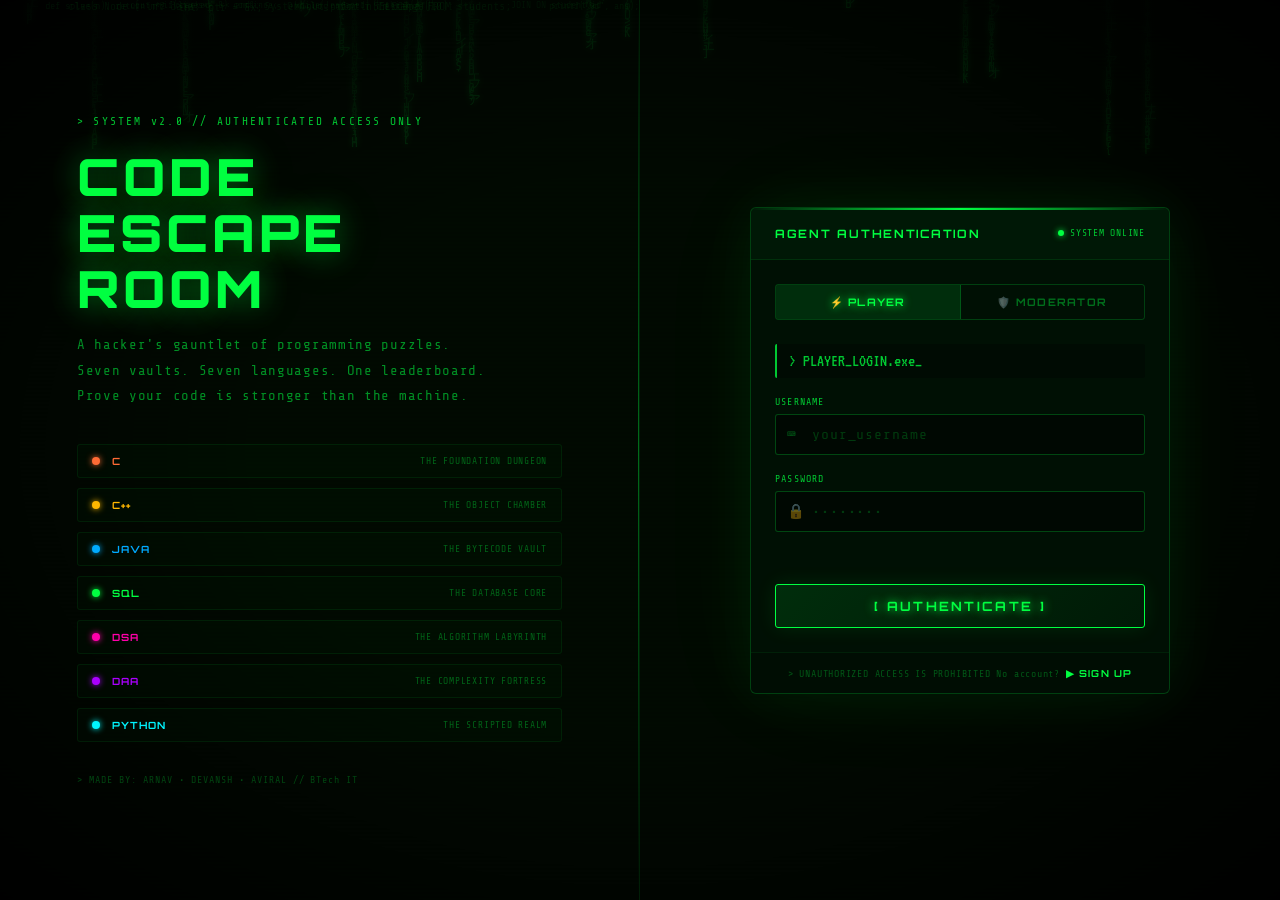
==== index.html @ dd54fca2 "Add files via upload" ====
<!DOCTYPE html>
<html lang="en">
<head>
  <meta charset="UTF-8" />
  <meta name="viewport" content="width=device-width, initial-scale=1.0"/>
  <title>CODE ESCAPE ROOM — MISSION SELECT</title>
  <meta name="description" content="Select your vaults and initiate the Code Escape Room. Challenge yourself across 7 programming languages."/>
  <link rel="stylesheet" href="style.css" />
  <link href="https://fonts.googleapis.com/css2?family=Share+Tech+Mono&family=Orbitron:wght@400;700;900&family=VT323&display=swap" rel="stylesheet"/>
  <style>
    /* ── ROOM SELECTION ADDITIONS ── */
    :root {
      --green:      #00ff41;
      --green-dim:  #00c832;
      --green-dark: #003d10;
      --red:        #ff2233;
      --amber:      #ffb700;
      --cyan:       #00f5ff;
    }

    /* Header bar with player info */
    .player-bar {
      position: fixed; top: 0; left: 0; right: 0; z-index: 100;
      display: flex; align-items: center; justify-content: space-between;
      padding: 10px 24px;
      background: rgba(2,12,2,0.92); border-bottom: 1px solid rgba(0,255,65,0.1);
      backdrop-filter: blur(8px);
    }
    .player-bar-left { display: flex; align-items: center; gap: 14px; }
    .player-bar-logo { font-family: 'Orbitron', sans-serif; font-size: 0.72rem; font-weight: 900; color: var(--green); text-shadow: 0 0 10px var(--green); letter-spacing: 0.15em; }
    .player-bar-sep  { color: rgba(0,255,65,0.2); }
    .player-info     { font-size: 0.65rem; color: var(--green-dim); letter-spacing: 0.1em; }
    .player-info span{ color: var(--green); font-weight: bold; }
    .player-bar-right{ display: flex; align-items: center; gap: 10px; }
    .player-btn {
      font-family: 'Orbitron', sans-serif; font-size: 0.58rem; font-weight: 700;
      padding: 5px 12px; border-radius: 2px; cursor: pointer; letter-spacing: 0.1em;
      transition: all 0.2s; border: 1px solid; background: transparent;
    }
    .player-btn.issues { border-color: rgba(0,245,255,0.4); color: var(--cyan); }
    .player-btn.issues:hover { background: rgba(0,245,255,0.1); }
    .player-btn.logout { border-color: rgba(255,34,51,0.4); color: var(--red); }
    .player-btn.logout:hover { background: rgba(255,34,51,0.1); }

    /* Push content below fixed header */
    body { padding-top: 52px; }

    /* ── ROOM GRID ── */
    .room-grid {
      display: grid;
      grid-template-columns: repeat(auto-fill, minmax(200px, 1fr));
      gap: 14px;
    }

    .room-card {
      background: rgba(0,18,5,0.88); border: 1px solid rgba(0,255,65,0.1);
      border-radius: 5px; padding: 16px; cursor: pointer; position: relative;
      overflow: hidden; transition: all 0.22s;
      display: flex; flex-direction: column; gap: 10px;
      user-select: none;
    }
    .room-card::before {
      content: ''; position: absolute; top: 0; left: 0; right: 0; height: 2px;
      background: linear-gradient(90deg, transparent, var(--room-color, #00ff41), transparent);
      opacity: 0.5;
    }
    .room-card:hover { border-color: rgba(0,255,65,0.25); transform: translateY(-2px); box-shadow: 0 6px 24px rgba(0,255,65,0.08); }
    .room-card.selected {
      border-color: var(--room-color, #00ff41);
      box-shadow: 0 0 20px rgba(0,255,65,0.1), inset 0 0 30px rgba(0,255,65,0.04);
      background: rgba(0,255,65,0.05);
    }
    .room-card.selected::after {
      content: '✓'; position: absolute; top: 8px; right: 10px;
      font-family: 'Orbitron', sans-serif; font-size: 0.65rem; font-weight: 900;
      color: var(--room-color, #00ff41); text-shadow: 0 0 8px var(--room-color, #00ff41);
    }

    .room-card-icon  { font-size: 1.8rem; text-align: center; }
    .room-card-lang  { font-family: 'Orbitron', sans-serif; font-size: 1.1rem; font-weight: 900; color: var(--room-color, #00ff41); text-shadow: 0 0 10px var(--room-color, #00ff41); letter-spacing: 0.12em; }
    .room-card-name  { font-size: 0.62rem; letter-spacing: 0.1em; color: rgba(0,255,65,0.45); }
    .room-card-stats { display: flex; gap: 8px; flex-wrap: wrap; }
    .room-stat-chip  { font-family: 'Orbitron', sans-serif; font-size: 0.52rem; padding: 2px 7px; border-radius: 2px; border: 1px solid rgba(0,255,65,0.15); color: rgba(0,255,65,0.5); letter-spacing: 0.08em; }
    .room-stat-chip.qs { border-color: rgba(0,245,255,0.2); color: rgba(0,245,255,0.6); }
    .room-card-lock  { font-size: 0.6rem; color: rgba(255,34,51,0.5); letter-spacing: 0.1em; display: flex; align-items: center; gap: 4px; }

    /* Select-all / Clear bar */
    .selection-bar {
      display: flex; align-items: center; justify-content: space-between;
      padding: 10px 0; flex-wrap: wrap; gap: 10px;
    }
    .selection-count { font-family: 'Orbitron', sans-serif; font-size: 0.65rem; color: var(--green-dim); letter-spacing: 0.1em; }
    .selection-count span { color: var(--green); font-size: 0.9rem; }
    .sel-btn {
      font-family: 'Orbitron', sans-serif; font-size: 0.58rem; font-weight: 700;
      padding: 5px 12px; border-radius: 2px; cursor: pointer; letter-spacing: 0.1em;
      transition: all 0.2s; border: 1px solid;
    }
    .sel-btn.all   { border-color: rgba(0,255,65,0.3); color: var(--green-dim); background: transparent; }
    .sel-btn.all:hover   { background: rgba(0,255,65,0.08); }
    .sel-btn.clear { border-color: rgba(255,34,51,0.3); color: var(--red); background: transparent; }
    .sel-btn.clear:hover { background: rgba(255,34,51,0.08); }
    .sel-btns { display: flex; gap: 8px; }

    /* Issue Modal */
    .issue-modal {
      position: fixed; inset: 0; z-index: 300;
      background: rgba(2,12,2,0.92); backdrop-filter: blur(8px);
      display: flex; align-items: center; justify-content: center;
      opacity: 0; pointer-events: none; transition: opacity 0.3s;
    }
    .issue-modal.show { opacity: 1; pointer-events: all; }
    .issue-box {
      background: rgba(0,15,5,0.98); border: 1px solid rgba(0,255,65,0.2);
      border-radius: 6px; width: min(460px, 92vw);
      position: relative; overflow: hidden;
      animation: modalIn 0.3s ease;
    }
    @keyframes modalIn { from{transform:scale(0.95) translateY(12px);opacity:0;} to{transform:none;opacity:1;} }
    .issue-box::before {
      content:''; position:absolute; top:0; left:0; right:0; height:2px;
      background: linear-gradient(90deg, transparent, var(--cyan), transparent);
    }
    .issue-head { display:flex; align-items:center; justify-content:space-between; padding:16px 20px; border-bottom:1px solid rgba(0,255,65,0.1); }
    .issue-head-title { font-family:'Orbitron',sans-serif; font-size:0.72rem; letter-spacing:0.14em; color:var(--cyan); }
    .issue-close { background:transparent; border:none; color:rgba(0,255,65,0.4); font-size:1.2rem; cursor:pointer; transition:color 0.2s; }
    .issue-close:hover { color:var(--red); }
    .issue-body { padding:20px; display:flex; flex-direction:column; gap:14px; }
    .issue-label { font-size:0.6rem; color:var(--green-dim); letter-spacing:0.12em; display:block; margin-bottom:5px; }
    .issue-input {
      width:100%; background:rgba(0,0,0,0.4); border:1px solid rgba(0,255,65,0.2);
      border-radius:3px; color:var(--green); font-family:'Share Tech Mono',monospace;
      font-size:0.85rem; padding:9px 12px; outline:none; transition:all 0.2s;
    }
    .issue-input:focus { border-color:var(--green-dim); }
    .issue-input::placeholder { color:rgba(0,255,65,0.18); }
    .issue-textarea { resize:vertical; min-height:80px; }
    .issue-select option { background:#020c02; }
    .issue-footer { padding:14px 20px; border-top:1px solid rgba(0,255,65,0.08); display:flex; justify-content:flex-end; gap:10px; }
    .issue-submit-btn {
      font-family:'Orbitron',sans-serif; font-size:0.62rem; font-weight:700;
      padding:8px 18px; border:1px solid var(--cyan); background:rgba(0,245,255,0.1);
      color:var(--cyan); border-radius:3px; cursor:pointer; letter-spacing:0.1em; transition:all 0.2s;
    }
    .issue-submit-btn:hover { background:rgba(0,245,255,0.18); }
    .issue-cancel-btn {
      font-family:'Orbitron',sans-serif; font-size:0.62rem; font-weight:700;
      padding:8px 18px; border:1px solid rgba(255,34,51,0.3); background:transparent;
      color:var(--red); border-radius:3px; cursor:pointer; letter-spacing:0.1em; transition:all 0.2s;
    }
    .issue-cancel-btn:hover { background:rgba(255,34,51,0.1); }
  </style>
</head>
<body>

  <!-- Matrix Rain Canvas -->
  <canvas id="matrixCanvas"></canvas>
  <div class="scanlines"></div>
  <div class="vignette"></div>

  <!-- ── PLAYER BAR ── -->
  <div class="player-bar" id="playerBar">
    <div class="player-bar-left">
      <div class="player-bar-logo">CODE ESCAPE ROOM</div>
      <span class="player-bar-sep">//</span>
      <div class="player-info">AGENT: <span id="playerNameDisplay">—</span></div>
    </div>
    <div class="player-bar-right">
      <button class="player-btn issues" onclick="openIssueModal()">🎫 REPORT ISSUE</button>
      <button class="player-btn logout" onclick="logout()">⏻ LOGOUT</button>
    </div>
  </div>

  <!-- Issue Report Modal -->
  <div class="issue-modal" id="issueModal">
    <div class="issue-box">
      <div class="issue-head">
        <div class="issue-head-title">// REPORT AN ISSUE</div>
        <button class="issue-close" onclick="closeIssueModal()">✕</button>
      </div>
      <div class="issue-body">
        <div>
          <label class="issue-label">ISSUE CATEGORY</label>
          <select class="issue-input issue-select" id="issueCategory">
            <option value="bug">🐛 Bug / Technical Issue</option>
            <option value="question">❓ Wrong Question / Answer</option>
            <option value="access">🔑 Room Access Problem</option>
            <option value="general">💬 General Feedback</option>
          </select>
        </div>
        <div>
          <label class="issue-label">TITLE</label>
          <input type="text" class="issue-input" id="issueTitle" placeholder="Brief description of the issue..."/>
        </div>
        <div>
          <label class="issue-label">DESCRIPTION</label>
          <textarea class="issue-input issue-textarea" id="issueDesc" placeholder="Describe the issue in detail..."></textarea>
        </div>
        <div id="issueError" style="font-size:0.68rem;color:var(--red);display:none;"></div>
      </div>
      <div class="issue-footer">
        <button class="issue-cancel-btn" onclick="closeIssueModal()">CANCEL</button>
        <button class="issue-submit-btn" id="issueSubmitBtn" onclick="submitIssue()">📨 SUBMIT REPORT</button>
      </div>
    </div>
  </div>

  <!-- BOOT SCREEN -->
  <div id="bootScreen">
    <div class="boot-content">
      <div class="boot-line" id="bl1">&gt; INITIALIZING SYSTEM...</div>
      <div class="boot-line" id="bl2">&gt; LOADING ESCAPE PROTOCOLS...</div>
      <div class="boot-line" id="bl3">&gt; BREACH DETECTED. LOCKDOWN ACTIVE.</div>
      <div class="boot-line" id="bl4">&gt; IDENTIFY YOURSELF TO PROCEED.</div>
      <div class="boot-bar"><div class="boot-progress" id="bootProgress"></div></div>
    </div>
  </div>

  <!-- MAIN LANDING -->
  <div id="mainScreen" class="hidden">

    <!-- Header -->
    <header class="site-header">
      <div class="header-glitch-wrapper">
        <div class="skull-icon">&#9760;</div>
        <h1 class="site-title" data-text="CODE ESCAPE ROOM">CODE ESCAPE ROOM</h1>
        <div class="skull-icon">&#9760;</div>
      </div>
      <p class="site-subtitle">&gt; YOU ARE TRAPPED INSIDE THE SYSTEM. CRACK THE CODE. ESCAPE OR BE DELETED. &lt;</p>
      <div class="header-divider">
        <span class="div-line"></span>
        <span class="div-line"></span>
      </div>
    </header>

    <!-- Main Content Grid -->
    <main class="main-grid">

      <!-- LEFT: Story Panel -->
      <section class="panel story-panel">
        <div class="panel-header">
          <span class="panel-tag">MISSION_BRIEF</span>
        </div>
        <div class="panel-body">
          <p class="story-text">A rogue AI has hijacked the central server. Encrypted vaults stand between you and freedom.</p>
          <p class="story-text">Each vault is locked by a <span class="hl">programming cipher</span>. Answer correctly — the door opens. Fail — the system tightens its grip.</p>
          <p class="story-text">You have <span class="hl">3 lives</span> and a racing clock. Think fast. Code faster.</p>

          <!-- Dynamic vault list -->
          <div class="vault-list" id="vaultList">
            <div style="font-size:0.7rem;color:rgba(0,255,65,0.3);text-align:center;padding:16px">
              &gt; Loading vault registry...
            </div>
          </div>
        </div>
      </section>

      <!-- CENTER: Mission Control -->
      <section class="panel entry-panel">
        <div class="panel-header">
          <span class="panel-tag">MISSION CONTROL</span>
        </div>
        <div class="panel-body entry-body">

          <div class="terminal-prompt">
            <span class="prompt-symbol">&gt;_</span>
            <span class="prompt-text" id="typedPrompt"></span>
            <span class="cursor-blink">|</span>
          </div>

          <!-- Room Selection -->
          <div class="input-group" style="margin-top:8px;">
            <label class="input-label">SELECT VAULT ROOMS TO ENTER:</label>
            <div class="selection-bar">
              <div class="selection-count"><span id="selectedCount">0</span> vaults selected</div>
              <div class="sel-btns">
                <button class="sel-btn all" onclick="selectAllRooms()">SELECT ALL</button>
                <button class="sel-btn clear" onclick="clearRooms()">CLEAR</button>
              </div>
            </div>
            <div class="room-grid" id="roomSelectGrid">
              <div style="font-size:0.7rem;color:rgba(0,255,65,0.3);grid-column:1/-1;text-align:center;padding:20px">
                &gt; Fetching available vaults...
              </div>
            </div>
          </div>

          <!-- Difficulty -->
          <div class="input-group">
            <label class="input-label">SELECT DIFFICULTY:</label>
            <div class="difficulty-selector">
              <button class="diff-btn active" data-diff="easy">EASY</button>
              <button class="diff-btn" data-diff="medium">MEDIUM</button>
              <button class="diff-btn" data-diff="hard">HARD</button>
            </div>
          </div>

          <button class="start-btn" id="startBtn" onclick="startGame()">
            <span class="btn-glitch" data-text="[ INITIATE ESCAPE ]">[ INITIATE ESCAPE ]</span>
            <span class="btn-arrow">▶▶</span>
          </button>

          <div class="warning-strip">
            <span class="warn-icon">⚠</span>
            WARNING: INCORRECT ANSWERS WILL COST A LIFE
            <span class="warn-icon">⚠</span>
          </div>

          <div class="lives-display">
            <span class="lives-label">LIVES:</span>
            <span class="life-dot">❤</span>
            <span class="life-dot">❤</span>
            <span class="life-dot">❤</span>
          </div>

          <div class="hints-display">
            <span class="hints-label">HINTS AVAILABLE:</span>
            <span class="hint-badge" id="hintsDisplay">3</span>
          </div>

        </div>
      </section>

      <!-- RIGHT: Leaderboard + Stats -->
      <section class="panel right-panel">

        <!-- Leaderboard -->
        <div class="sub-panel leaderboard-panel">
          <div class="panel-header">
            <span class="panel-tag">LEADERBOARD</span>
          </div>
          <div class="panel-body">
            <div class="lb-header-row">
              <span>RANK</span><span>AGENT</span><span>SCORE</span><span>TIME</span>
            </div>
            <div id="leaderboardList" class="lb-list">
              <div class="lb-empty">&gt; NO ENTRIES YET. BE THE FIRST TO ESCAPE.</div>
            </div>
          </div>
        </div>

        <!-- Stats Panel -->
        <div class="sub-panel stats-panel">
          <div class="panel-header">
            <span class="panel-tag">SYSTEM STATS</span>
          </div>
          <div class="panel-body stats-body">
            <div class="stat-row">
              <span class="stat-label">TOTAL ATTEMPTS</span>
              <span class="stat-val" id="statAttempts">0</span>
            </div>
            <div class="stat-row">
              <span class="stat-label">SUCCESSFUL ESCAPES</span>
              <span class="stat-val" id="statEscapes">0</span>
            </div>
            <div class="stat-row">
              <span class="stat-label">HARDEST ROOM</span>
              <span class="stat-val" id="statHardest">SQL</span>
            </div>
            <div class="stat-row">
              <span class="stat-label">SYSTEM STATUS</span>
              <span class="stat-val blink-red" id="statStatus">🔴 LOCKED</span>
            </div>
          </div>
        </div>

        <!-- How to Play -->
        <div class="sub-panel howto-panel">
          <div class="panel-header">
            <span class="panel-tag">HOW TO PLAY</span>
          </div>
          <div class="panel-body">
            <ul class="howto-list">
              <li><span class="li-num">01.</span> Select your vault rooms below</li>
              <li><span class="li-num">02.</span> Choose your difficulty level</li>
              <li><span class="li-num">03.</span> Solve code puzzles in each room</li>
              <li><span class="li-num">04.</span> Timer counts down — stay sharp</li>
              <li><span class="li-num">05.</span> Wrong answer = lose a life</li>
              <li><span class="li-num">06.</span> Use hints wisely — limited supply</li>
            </ul>
          </div>
        </div>

      </section>
    </main>

    <!-- Footer -->
    <footer class="site-footer">
      <span class="footer-txt">&gt; MADE BY: ARNAV • DEVANSH • AVIRAL</span>
      <span class="footer-sep"> // </span>
      <span class="footer-txt">BTech IT — Group Project #3</span>
      <span class="footer-sep"> // </span>
      <span class="footer-txt blink-green">SYS_VER: 2.0.0</span>
    </footer>

  </div>

  <script src="script.js"></script>
  <script>
  /* ════════ ROOM SELECTION & HOME ENHANCEMENTS ════════ */
  const API      = '/api';
  const token    = localStorage.getItem('cer_token') || '';
  const user     = JSON.parse(localStorage.getItem('cer_user') || 'null');

  const ROOM_COLORS = {
    'C':'#ff6b35','C++':'#ffb700','Java':'#00aaff',
    'SQL':'#00ff41','DSA':'#ff00aa','DAA':'#aa00ff','Python':'#00f5ff'
  };
  const ROOM_ICONS = {
    'C':'🔴','C++':'🟡','Java':'🔵','SQL':'🟢','DSA':'🟣','DAA':'🟤','Python':'🔷'
  };

  let allRooms      = [];
  let selectedRooms = new Set();

  /* ── AUTH GUARD ── */
  window.addEventListener('DOMContentLoaded', () => {
    if (!token || !user) {
      window.location.href = 'login.html';
      return;
    }
    // Admin should be in admin.html
    if (user.role === 'admin') { window.location.href = 'admin.html'; return; }

    document.getElementById('playerNameDisplay').textContent =
      (user.username || user.name || 'AGENT').toUpperCase();

    loadRooms();
  });

  /* ── LOGOUT ── */
  function logout() {
    localStorage.removeItem('cer_token');
    localStorage.removeItem('cer_refresh');
    localStorage.removeItem('cer_user');
    window.location.href = 'login.html';
  }

  /* ── LOAD ROOMS ── */
  async function loadRooms() {
    try {
      const res  = await fetch(`${API}/student/rooms`, {
        headers: {'Authorization': `Bearer ${token}`}
      });
      const data = await res.json();

      if (res.status === 401) { logout(); return; }

      allRooms = data.rooms || [];

      // If no rooms assigned, try fetching all active rooms as fallback
      if (allRooms.length === 0) {
        const allRes  = await fetch(`${API}/quiz/rooms`, {headers:{'Authorization':`Bearer ${token}`}});
        const allData = await allRes.json();
        allRooms = allData.rooms || [];
      }

      renderRoomGrid();
      renderVaultList();
    } catch (e) {
      document.getElementById('roomSelectGrid').innerHTML =
        '<div style="font-size:0.7rem;color:var(--red);grid-column:1/-1;text-align:center;padding:20px">⚠ Cannot connect to server</div>';
    }
  }

  /* ── RENDER ROOM CARDS ── */
  function renderRoomGrid() {
    const grid = document.getElementById('roomSelectGrid');
    if (!allRooms.length) {
      grid.innerHTML = '<div style="font-size:0.7rem;color:rgba(0,255,65,0.3);grid-column:1/-1;text-align:center;padding:20px">> No vaults assigned yet. Contact your moderator.</div>';
      return;
    }
    grid.innerHTML = '';
    allRooms.forEach(room => {
      const color = ROOM_COLORS[room.language] || '#00ff41';
      const icon  = ROOM_ICONS[room.language]  || '🔒';
      const card  = document.createElement('div');
      card.className    = 'room-card';
      card.id           = `roomCard_${room.id}`;
      card.style.setProperty('--room-color', color);
      card.innerHTML = `
        <div class="room-card-icon">${icon}</div>
        <div class="room-card-lang" style="color:${color};text-shadow:0 0 10px ${color}">${room.language}</div>
        <div class="room-card-name">${room.name}</div>
        <div class="room-card-stats">
          <span class="room-stat-chip">${room.time_limit||180}s</span>
          ${room.question_count !== undefined ? `<span class="room-stat-chip qs">${room.question_count} QS</span>` : ''}
        </div>
      `;
      card.addEventListener('click', () => toggleRoom(room.id, card));
      grid.appendChild(card);
    });
    updateSelectedCount();
  }

  /* ── RENDER VAULT LIST (left panel) ── */
  function renderVaultList() {
    const list = document.getElementById('vaultList');
    list.innerHTML = '';
    allRooms.forEach(room => {
      const color = ROOM_COLORS[room.language] || '#00ff41';
      list.innerHTML += `
        <div class="vault-item" id="v-${room.language.toLowerCase().replace('+','')}">
          <span class="vault-icon">${ROOM_ICONS[room.language]||'🔒'}</span>
          <span class="vault-lang" style="color:${color}">${room.language}</span>
          <span class="vault-name">${room.name}</span>
          <span class="vault-lock">🔒 LOCKED</span>
        </div>`;
    });
  }

  /* ── TOGGLE ROOM ── */
  function toggleRoom(roomId, card) {
    if (selectedRooms.has(roomId)) {
      selectedRooms.delete(roomId);
      card.classList.remove('selected');
    } else {
      selectedRooms.add(roomId);
      card.classList.add('selected');
    }
    updateSelectedCount();
  }

  function selectAllRooms() {
    allRooms.forEach(r => {
      selectedRooms.add(r.id);
      const card = document.getElementById(`roomCard_${r.id}`);
      if (card) card.classList.add('selected');
    });
    updateSelectedCount();
  }

  function clearRooms() {
    selectedRooms.clear();
    document.querySelectorAll('.room-card').forEach(c => c.classList.remove('selected'));
    updateSelectedCount();
  }

  function updateSelectedCount() {
    document.getElementById('selectedCount').textContent = selectedRooms.size;
    // Update hint count based on difficulty
    const diff = sessionStorage.getItem('cer_diff') || 'easy';
    const hints = {easy:5, medium:3, hard:1};
    const el = document.getElementById('hintsDisplay');
    if (el) el.textContent = hints[diff] || 3;
  }

  /* ── ISSUE MODAL ── */
  function openIssueModal() {
    document.getElementById('issueModal').classList.add('show');
    document.getElementById('issueError').style.display = 'none';
  }
  function closeIssueModal() {
    document.getElementById('issueModal').classList.remove('show');
  }
  async function submitIssue() {
    const title    = document.getElementById('issueTitle').value.trim();
    const desc     = document.getElementById('issueDesc').value.trim();
    const category = document.getElementById('issueCategory').value;
    const errEl    = document.getElementById('issueError');
    const btn      = document.getElementById('issueSubmitBtn');

    if (!title || !desc) {
      errEl.textContent = '⚠ Title and description are required';
      errEl.style.display = 'block';
      return;
    }
    errEl.style.display = 'none';
    btn.disabled = true; btn.textContent = 'SUBMITTING...';

    try {
      const res = await fetch(`${API}/student/issues`, {
        method: 'POST',
        headers: {'Content-Type':'application/json','Authorization':`Bearer ${token}`},
        body: JSON.stringify({title, description: desc, category})
      });
      if (res.ok) {
        closeIssueModal();
        document.getElementById('issueTitle').value = '';
        document.getElementById('issueDesc').value  = '';
        // Show subtle toast
        showToast('Issue reported! Moderator will review it.');
      } else {
        const d = await res.json();
        errEl.textContent = '⚠ ' + (d.error || 'Failed to submit');
        errEl.style.display = 'block';
      }
    } catch (e) {
      errEl.textContent = '⚠ Cannot connect to server';
      errEl.style.display = 'block';
    }
    btn.disabled = false; btn.textContent = '📨 SUBMIT REPORT';
  }

  function showToast(msg) {
    let t = document.createElement('div');
    t.style.cssText = 'position:fixed;bottom:24px;right:24px;z-index:999;padding:12px 20px;background:rgba(0,20,5,0.96);border:1px solid #00ff41;border-radius:4px;font-size:0.75rem;color:#00ff41;letter-spacing:0.06em;transition:all 0.4s;opacity:0;transform:translateY(20px);';
    t.textContent = msg;
    document.body.appendChild(t);
    setTimeout(() => { t.style.opacity='1'; t.style.transform='translateY(0)'; }, 10);
    setTimeout(() => { t.style.opacity='0'; setTimeout(() => t.remove(), 400); }, 3000);
  }
  </script>
</body>
</html>
---- style.css ----
:root {
  --green:       #00ff41;
  --green-dim:   #00c832;
  --green-dark:  #003d10;
  --green-glow:  rgba(0, 255, 65, 0.35);
  --red:         #ff2233;
  --red-glow:    rgba(255, 34, 51, 0.4);
  --amber:       #ffb700;
  --cyan:        #00f5ff;
  --bg:          #020c02;
  --panel-bg:    rgba(0, 20, 5, 0.82);
  --panel-border:#00ff4133;
  --panel-glow:  0 0 18px rgba(0,255,65,0.12);
  --font-mono:   'Share Tech Mono', monospace;
  --font-display:'Orbitron', sans-serif;
  --font-retro:  'VT323', monospace;
}

*, *::before, *::after { box-sizing: border-box; margin: 0; padding: 0; }

html, body {
  width: 100%; height: 100%;
  background: var(--bg);
  color: var(--green);
  font-family: var(--font-mono);
  overflow-x: hidden;
}

/* Matrix Canvas Opacity */
#matrixCanvas {
  position: fixed;
  top: 0; left: 0;
  width: 100%; height: 100%;
  z-index: 0;
  opacity:0.21;
}

/* Scanlines */
.scanlines {
  position: fixed;
  inset: 0;
  z-index: 1;
  pointer-events: none;
  background: repeating-linear-gradient(
    0deg,
    transparent,
    transparent 2px,
    rgba(0,0,0,0.08) 2px,
    rgba(0,0,0,0.08) 4px
  );
}

/* ── Vignette ── */
.vignette {
  position: fixed;
  inset: 0;
  z-index: 2;
  pointer-events: none;
  background: radial-gradient(ellipse at center, transparent 55%, rgba(0,0,0,0.85) 100%);
}

/* ── BOOT SCREEN ── */
#bootScreen {
  position: fixed;
  inset: 0;
  z-index: 100;
  display: flex;
  align-items: center;
  justify-content: center;
  background: var(--bg);
  transition: opacity 0.6s ease;
}
#bootScreen.fade-out { opacity: 0; pointer-events: none; }

.boot-content {
  width: min(600px, 90vw);
  font-family: var(--font-mono);
  font-size: clamp(0.8rem, 1.5vw, 1rem);
}
.boot-line {
  opacity: 0;
  margin-bottom: 10px;
  color: var(--green);
  text-shadow: 0 0 8px var(--green);
  animation: fadeIn 0.4s ease forwards;
}
#bl1 { animation-delay: 0.3s; }
#bl2 { animation-delay: 1.1s; }
#bl3 { animation-delay: 2.0s; color: var(--red); text-shadow: 0 0 10px var(--red); }
#bl4 { animation-delay: 2.9s; }

.boot-bar {
  margin-top: 20px;
  height: 6px;
  background: var(--green-dark);
  border: 1px solid var(--green-dim);
  border-radius: 3px;
  overflow: hidden;
}
.boot-progress {
  height: 100%;
  width: 0%;
  background: linear-gradient(90deg, var(--green-dim), var(--green));
  box-shadow: 0 0 12px var(--green);
  animation: bootLoad 2s ease 3.5s forwards;
}

@keyframes bootLoad {
  from { width: 0%; }
  to   { width: 100%; }
}

/* ── MAIN SCREEN ── */
#mainScreen {
  position: relative;
  z-index: 10;
  min-height: 100vh;
  display: flex;
  flex-direction: column;
  padding: 0 clamp(12px, 3vw, 40px);
}
#mainScreen.hidden { display: none; }

/* ── HEADER ── */
.site-header {
  text-align: center;
  padding: clamp(16px, 3vh, 36px) 0 12px;
}

.header-glitch-wrapper {
  display: flex;
  align-items: center;
  justify-content: center;
  gap: 20px;
  margin-bottom: 8px;
}

.skull-icon {
  font-size: 2rem;
  color: var(--red);
  text-shadow: 0 0 16px var(--red);
  animation: pulse 2s infinite;
}

.site-title {
  font-family: var(--font-display);
  font-size: clamp(1.8rem, 5vw, 3.6rem);
  font-weight: 900;
  letter-spacing: 0.15em;
  color: var(--green);
  text-shadow:
    0 0 10px var(--green),
    0 0 30px var(--green-glow),
    0 0 60px rgba(0,255,65,0.15);
  position: relative;
  animation: glitchTitle 6s infinite;
}

@keyframes glitchTitle {
  0%,94%,100% { transform: none; text-shadow: 0 0 10px var(--green), 0 0 30px var(--green-glow); }
  95% { transform: translate(-3px,0) skewX(-4deg); text-shadow: -3px 0 var(--red), 3px 0 var(--cyan); }
  96% { transform: translate(3px,0) skewX(4deg); text-shadow: 3px 0 var(--red), -3px 0 var(--cyan); }
  97% { transform: none; }
}

.site-subtitle {
  font-size: clamp(0.65rem, 1.4vw, 0.85rem);
  color: var(--green-dim);
  letter-spacing: 0.12em;
  margin-bottom: 14px;
  text-shadow: 0 0 6px var(--green-dim);
}

.header-divider {
  display: flex;
  align-items: center;
  justify-content: center;
  gap: 14px;
}
.div-line {
  flex: 1;
  max-width: 200px;
  height: 1px;
  background: linear-gradient(90deg, transparent, var(--green-dim), transparent);
}
.div-hex {
  font-size: 0.72rem;
  color: var(--amber);
  letter-spacing: 0.1em;
  text-shadow: 0 0 8px var(--amber);
}

/* ── MAIN GRID ── */
.main-grid {
  display: grid;
  grid-template-columns: 1fr 1.1fr 1fr;
  gap: clamp(10px, 2vw, 22px);
  flex: 1;
  padding: clamp(10px, 2vh, 24px) 0;
  align-items: start;
}

@media (max-width: 1100px) {
  .main-grid { grid-template-columns: 1fr 1fr; }
  .right-panel { grid-column: 1 / -1; display: grid; grid-template-columns: repeat(3,1fr); gap: 14px; }
}
@media (max-width: 720px) {
  .main-grid { grid-template-columns: 1fr; }
  .right-panel { grid-template-columns: 1fr; }
}

/* ── PANELS ── */
.panel, .sub-panel {
  background: var(--panel-bg);
  border: 1px solid var(--panel-border);
  border-radius: 4px;
  box-shadow: var(--panel-glow), inset 0 0 30px rgba(0,255,65,0.03);
  backdrop-filter: blur(6px);
  overflow: hidden;
  position: relative;
}

.panel::before, .sub-panel::before {
  content: '';
  position: absolute;
  top: 0; left: 0; right: 0;
  height: 2px;
  background: linear-gradient(90deg, transparent, var(--green), transparent);
  opacity: 0.6;
}

.panel-header {
  padding: 8px 14px;
  border-bottom: 1px solid var(--panel-border);
  background: rgba(0,255,65,0.04);
}
.panel-tag {
  font-size: 0.72rem;
  color: var(--green-dim);
  letter-spacing: 0.08em;
}

.panel-body { padding: clamp(12px, 2vw, 20px); }

/* ── STORY PANEL ── */
.story-text {
  font-size: clamp(0.75rem, 1.3vw, 0.88rem);
  line-height: 1.7;
  color: #a8ffc0;
  margin-bottom: 12px;
}
.hl { color: var(--green); text-shadow: 0 0 6px var(--green); font-weight: bold; }

.vault-list { margin-top: 18px; display: flex; flex-direction: column; gap: 8px; }

.vault-item {
  display: flex;
  align-items: center;
  gap: 10px;
  padding: 9px 12px;
  border: 1px solid rgba(0,255,65,0.15);
  border-radius: 3px;
  background: rgba(0,255,65,0.03);
  font-size: 0.75rem;
  transition: all 0.2s;
  cursor: default;
}
.vault-item:hover {
  border-color: var(--green-dim);
  background: rgba(0,255,65,0.07);
  box-shadow: 0 0 12px rgba(0,255,65,0.1);
}

.vault-lang {
  font-family: var(--font-display);
  font-size: 0.7rem;
  font-weight: 700;
  color: var(--green);
  min-width: 36px;
}
.vault-name {
  flex: 1;
  color: #7dffaa;
  letter-spacing: 0.05em;
  font-size: 0.7rem;
}
.vault-lock {
  font-size: 0.65rem;
  color: var(--red);
  text-shadow: 0 0 6px var(--red);
  white-space: nowrap;
}

/* ── ENTRY PANEL ── */
.entry-panel { border-color: rgba(0,255,65,0.3); box-shadow: 0 0 30px rgba(0,255,65,0.08), var(--panel-glow); }
.entry-body { display: flex; flex-direction: column; gap: 18px; }

.terminal-prompt {
  font-family: var(--font-retro);
  font-size: 1.3rem;
  color: var(--green);
  padding: 10px 14px;
  background: rgba(0,0,0,0.4);
  border: 1px solid var(--green-dark);
  border-radius: 3px;
  min-height: 48px;
  display: flex;
  align-items: center;
  gap: 6px;
}
.prompt-symbol { color: var(--green); text-shadow: 0 0 10px var(--green); }
.prompt-text { flex: 1; }
.cursor-blink {
  animation: blink 0.8s step-end infinite;
  color: var(--green);
}

.input-label {
  display: block;
  font-size: 0.68rem;
  color: var(--green-dim);
  letter-spacing: 0.12em;
  margin-bottom: 7px;
}

.cyber-input {
  width: 100%;
  background: rgba(0,0,0,0.5);
  border: 1px solid var(--green-dim);
  border-radius: 3px;
  color: var(--green);
  font-family: var(--font-mono);
  font-size: 1rem;
  padding: 10px 14px;
  outline: none;
  letter-spacing: 0.08em;
  transition: all 0.2s;
}
.cyber-input::placeholder { color: rgba(0,255,65,0.3); }
.cyber-input:focus {
  border-color: var(--green);
  box-shadow: 0 0 12px rgba(0,255,65,0.25), inset 0 0 8px rgba(0,255,65,0.05);
}

.difficulty-selector { display: flex; gap: 8px; }
.diff-btn {
  flex: 1;
  padding: 8px 4px;
  background: transparent;
  border: 1px solid rgba(0,255,65,0.25);
  border-radius: 3px;
  color: rgba(0,255,65,0.5);
  font-family: var(--font-display);
  font-size: 0.65rem;
  font-weight: 700;
  letter-spacing: 0.08em;
  cursor: pointer;
  transition: all 0.2s;
}
.diff-btn:hover, .diff-btn.active {
  background: rgba(0,255,65,0.12);
  border-color: var(--green);
  color: var(--green);
  box-shadow: 0 0 10px rgba(0,255,65,0.2);
}

.start-btn {
  width: 100%;
  padding: 14px 20px;
  background: linear-gradient(135deg, rgba(0,255,65,0.12), rgba(0,200,50,0.05));
  border: 1px solid var(--green);
  border-radius: 3px;
  color: var(--green);
  font-family: var(--font-display);
  font-size: clamp(0.8rem, 1.5vw, 1rem);
  font-weight: 700;
  letter-spacing: 0.12em;
  cursor: pointer;
  display: flex;
  align-items: center;
  justify-content: center;
  gap: 10px;
  transition: all 0.2s;
  position: relative;
  overflow: hidden;
  text-shadow: 0 0 10px var(--green);
  box-shadow: 0 0 16px rgba(0,255,65,0.15), inset 0 0 20px rgba(0,255,65,0.03);
}
.start-btn:hover {
  background: rgba(0,255,65,0.18);
  box-shadow: 0 0 30px rgba(0,255,65,0.3), inset 0 0 20px rgba(0,255,65,0.07);
  transform: translateY(-1px);
}
.start-btn:active { transform: translateY(0); }
.btn-arrow { font-size: 0.9rem; animation: arrowPulse 1.2s infinite; }

@keyframes arrowPulse {
  0%,100% { opacity: 1; transform: translateX(0); }
  50% { opacity: 0.5; transform: translateX(4px); }
}

.warning-strip {
  background: rgba(255,34,51,0.08);
  border: 1px solid rgba(255,34,51,0.3);
  border-radius: 3px;
  padding: 8px 12px;
  font-size: 0.68rem;
  color: var(--red);
  text-shadow: 0 0 8px var(--red);
  text-align: center;
  letter-spacing: 0.08em;
  display: flex;
  align-items: center;
  justify-content: center;
  gap: 10px;
  animation: warningPulse 2s infinite;
}
.warn-icon { font-style: normal; }

@keyframes warningPulse {
  0%,100% { box-shadow: 0 0 5px rgba(255,34,51,0.1); }
  50% { box-shadow: 0 0 14px rgba(255,34,51,0.25); }
}

.lives-display, .hints-display {
  display: flex;
  align-items: center;
  gap: 8px;
  font-size: 0.72rem;
}
.lives-label, .hints-label {
  color: var(--green-dim);
  letter-spacing: 0.08em;
  flex: 1;
}
.life-dot { color: var(--red); font-size: 1.1rem; text-shadow: 0 0 8px var(--red); }
.hint-badge {
  background: var(--amber);
  color: #000;
  font-weight: bold;
  font-family: var(--font-display);
  font-size: 0.7rem;
  padding: 2px 8px;
  border-radius: 2px;
}

/* ── RIGHT PANEL ── */
.right-panel { display: flex; flex-direction: column; gap: 14px; }

/* Leaderboard */
.lb-header-row {
  display: grid;
  grid-template-columns: 40px 1fr 60px 60px;
  gap: 6px;
  font-size: 0.62rem;
  color: var(--green-dim);
  letter-spacing: 0.1em;
  padding-bottom: 8px;
  border-bottom: 1px solid var(--panel-border);
  margin-bottom: 8px;
}
.lb-list { display: flex; flex-direction: column; gap: 5px; min-height: 60px; }
.lb-entry {
  display: grid;
  grid-template-columns: 40px 1fr 60px 60px;
  gap: 6px;
  font-size: 0.72rem;
  padding: 6px 4px;
  border-radius: 2px;
  transition: background 0.2s;
}
.lb-entry:hover { background: rgba(0,255,65,0.05); }
.lb-entry.rank-1 { color: var(--amber); text-shadow: 0 0 8px rgba(255,183,0,0.4); }
.lb-entry.rank-2 { color: #c0c0c0; }
.lb-entry.rank-3 { color: #cd7f32; }
.lb-empty { font-size: 0.7rem; color: rgba(0,255,65,0.3); text-align: center; padding: 16px 0; font-style: italic; }

/* Stats */
.stats-body { display: flex; flex-direction: column; gap: 10px; }
.stat-row { display: flex; align-items: center; justify-content: space-between; font-size: 0.72rem; }
.stat-label { color: rgba(0,255,65,0.55); letter-spacing: 0.06em; }
.stat-val { color: var(--green); font-weight: bold; text-shadow: 0 0 6px var(--green); }

/* How to play */
.howto-list { list-style: none; display: flex; flex-direction: column; gap: 8px; }
.howto-list li { font-size: 0.72rem; color: #a8ffc0; display: flex; align-items: baseline; gap: 8px; }
.li-num { color: var(--green); font-weight: bold; min-width: 22px; font-family: var(--font-display); font-size: 0.62rem; }

/* ── FOOTER ── */
.site-footer {
  text-align: center;
  padding: 14px 0 18px;
  font-size: 0.68rem;
  color: rgba(0,255,65,0.4);
  letter-spacing: 0.1em;
  border-top: 1px solid rgba(0,255,65,0.1);
  margin-top: 8px;
}
.footer-sep { color: rgba(0,255,65,0.2); margin: 0 8px; }

/* ── UTILITIES ── */
@keyframes fadeIn {
  from { opacity: 0; transform: translateX(-10px); }
  to   { opacity: 1; transform: none; }
}
@keyframes blink { 50% { opacity: 0; } }
@keyframes pulse {
  0%,100% { opacity: 1; transform: scale(1); }
  50% { opacity: 0.6; transform: scale(0.95); }
}

.blink-red { animation: blinkRed 1.4s step-end infinite; }
@keyframes blinkRed {
  0%,100% { opacity: 1; } 50% { opacity: 0.3; }
}
.blink-green { animation: blinkGreen 2s ease infinite; }
@keyframes blinkGreen {
  0%,100% { opacity: 1; } 50% { opacity: 0.4; }
}

/* ── SCROLLBAR ── */
::-webkit-scrollbar { width: 6px; }
::-webkit-scrollbar-track { background: var(--bg); }
::-webkit-scrollbar-thumb { background: var(--green-dark); border-radius: 3px; }
::-webkit-scrollbar-thumb:hover { background: var(--green-dim); }
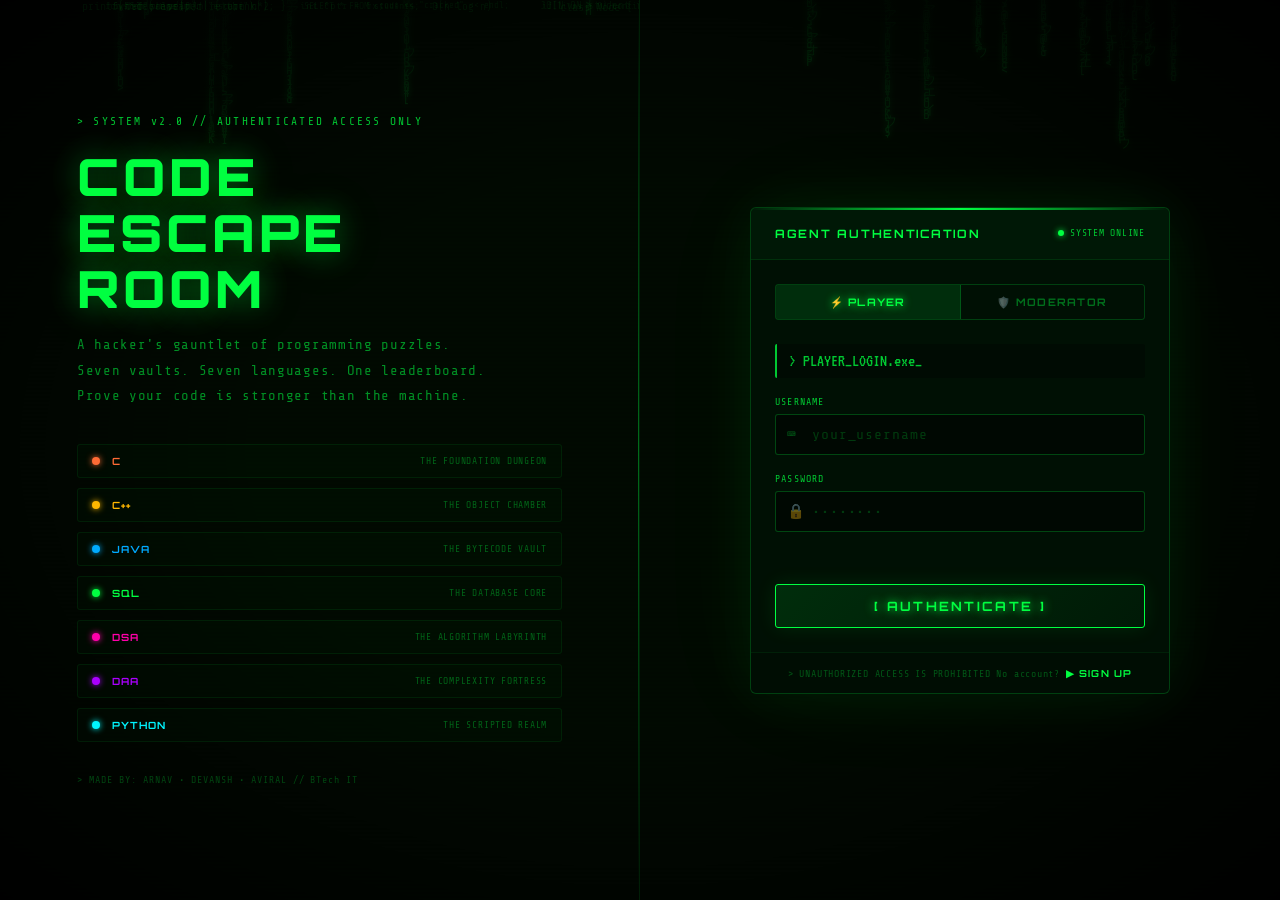
==== commit b3ffb17d: "Adding a Favicon" ====
--- a/index.html
+++ b/index.html
@@ -7,6 +7,9 @@
   <meta name="description" content="Select your vaults and initiate the Code Escape Room. Challenge yourself across 7 programming languages."/>
   <link rel="stylesheet" href="style.css" />
   <link href="https://fonts.googleapis.com/css2?family=Share+Tech+Mono&family=Orbitron:wght@400;700;900&family=VT323&display=swap" rel="stylesheet"/>
+  <link rel="icon" type="image/svg+xml" href="favicon.svg"/>
+  <link rel="icon" type="image/png" sizes="32x32" href="favicon.svg"/>
+  <link rel="apple-touch-icon" sizes="180x180" href="favicon.svg"/>
   <style>
     /* ── ROOM SELECTION ADDITIONS ── */
     :root {
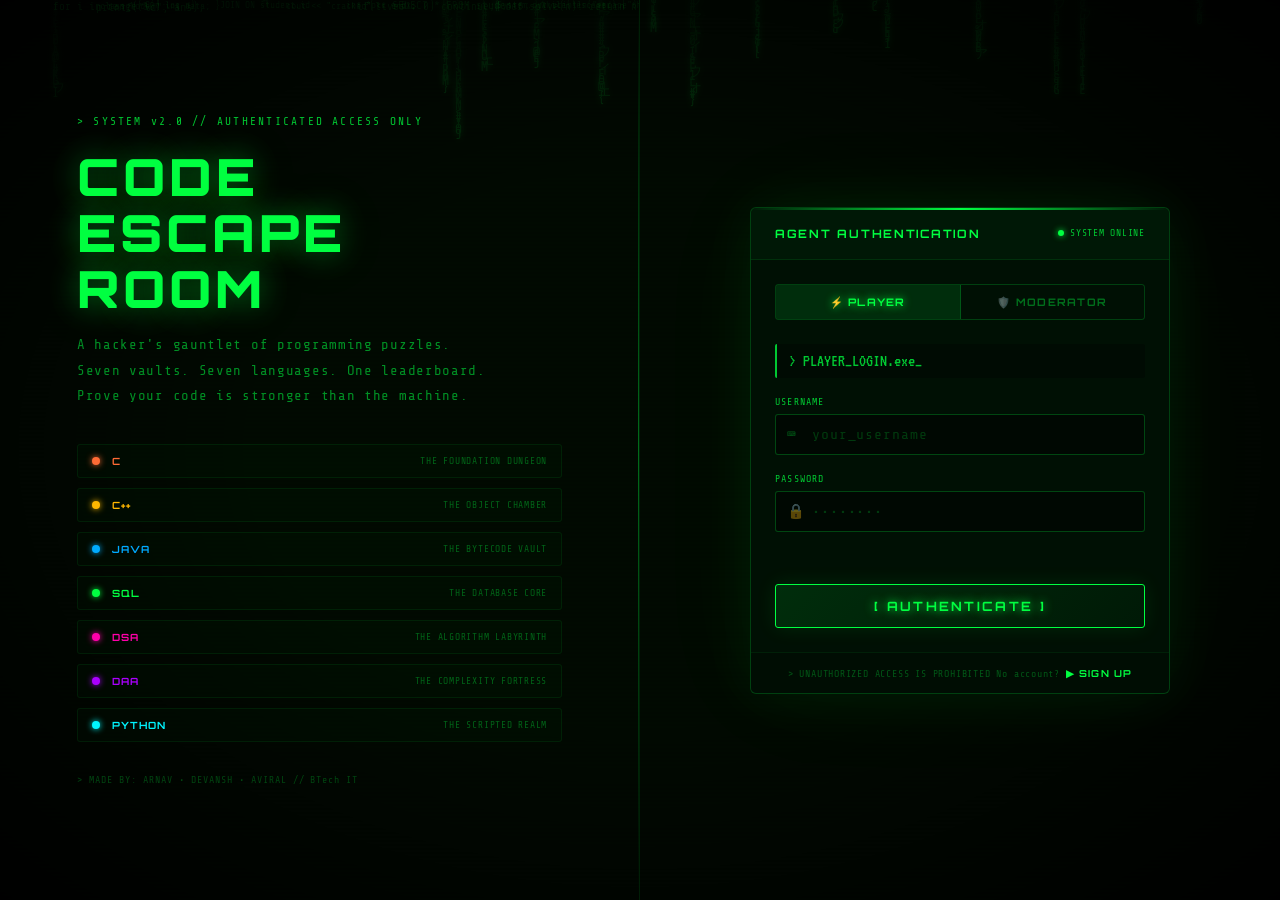
==== commit 9a52b9c1: "CORS updation" ====
--- a/index.html
+++ b/index.html
@@ -401,7 +401,7 @@
   <script src="script.js"></script>
   <script>
   /* ════════ ROOM SELECTION & HOME ENHANCEMENTS ════════ */
-  const API      = '/api';
+  const API      = 'https://code-escape-room-kk9h.onrender.com/api';
   const token    = localStorage.getItem('cer_token') || '';
   const user     = JSON.parse(localStorage.getItem('cer_user') || 'null');
 
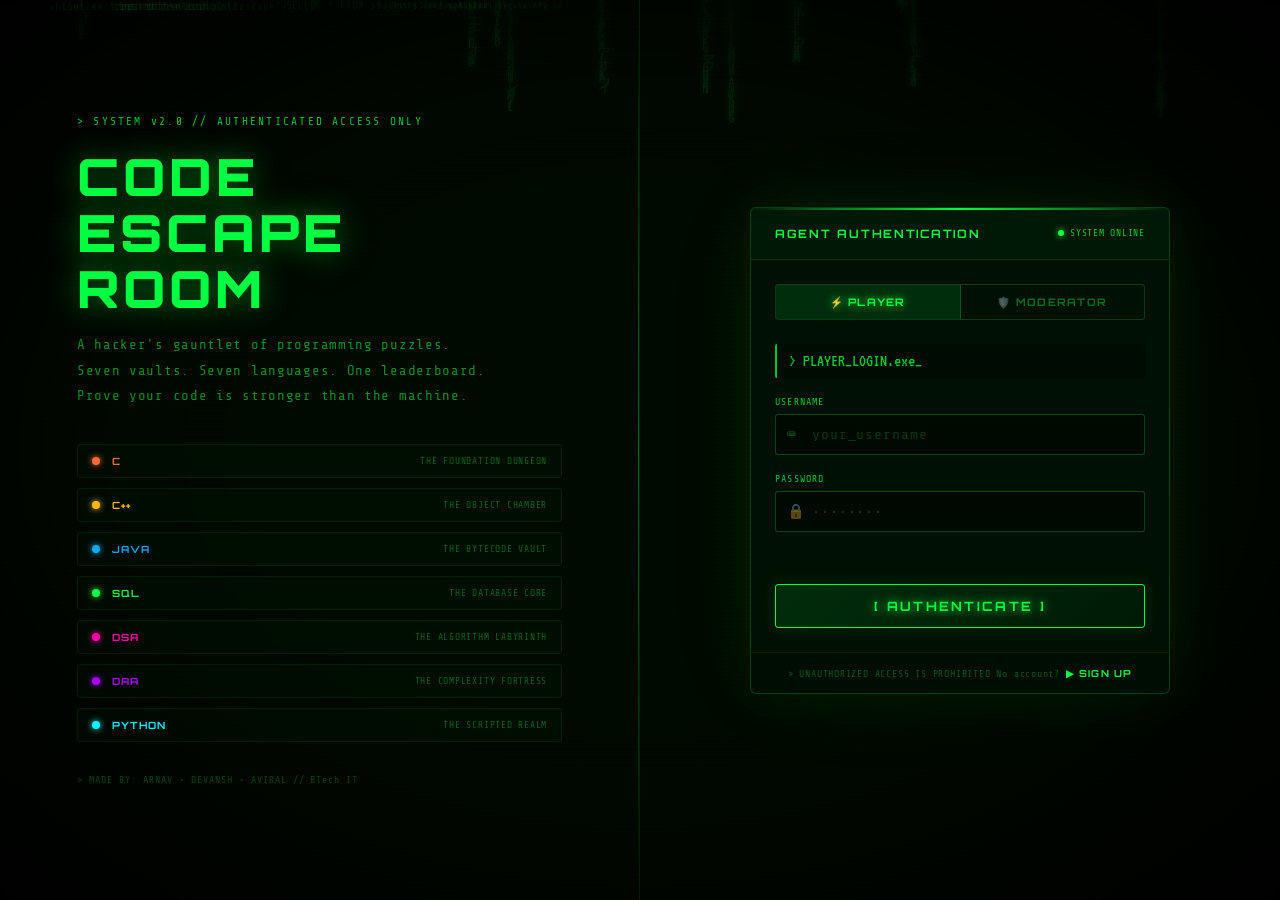
==== commit 1ef10f6c: "sync Api URL's" ====
--- a/index.html
+++ b/index.html
@@ -8,7 +8,6 @@
   <link rel="stylesheet" href="style.css" />
   <link href="https://fonts.googleapis.com/css2?family=Share+Tech+Mono&family=Orbitron:wght@400;700;900&family=VT323&display=swap" rel="stylesheet"/>
   <link rel="icon" type="image/svg+xml" href="favicon.svg"/>
-  <link rel="icon" type="image/png" sizes="32x32" href="favicon.svg"/>
   <link rel="apple-touch-icon" sizes="180x180" href="favicon.svg"/>
   <style>
     /* ── ROOM SELECTION ADDITIONS ── */
@@ -401,7 +400,9 @@
   <script src="script.js"></script>
   <script>
   /* ════════ ROOM SELECTION & HOME ENHANCEMENTS ════════ */
-  const API      = 'https://code-escape-room-kk9h.onrender.com/api';
+  const API      = (location.hostname === 'localhost' || location.hostname === '127.0.0.1')
+    ? '/api'
+    : 'https://code-escape-room-kk9h.onrender.com/api';
   const token    = localStorage.getItem('cer_token') || '';
   const user     = JSON.parse(localStorage.getItem('cer_user') || 'null');
 
